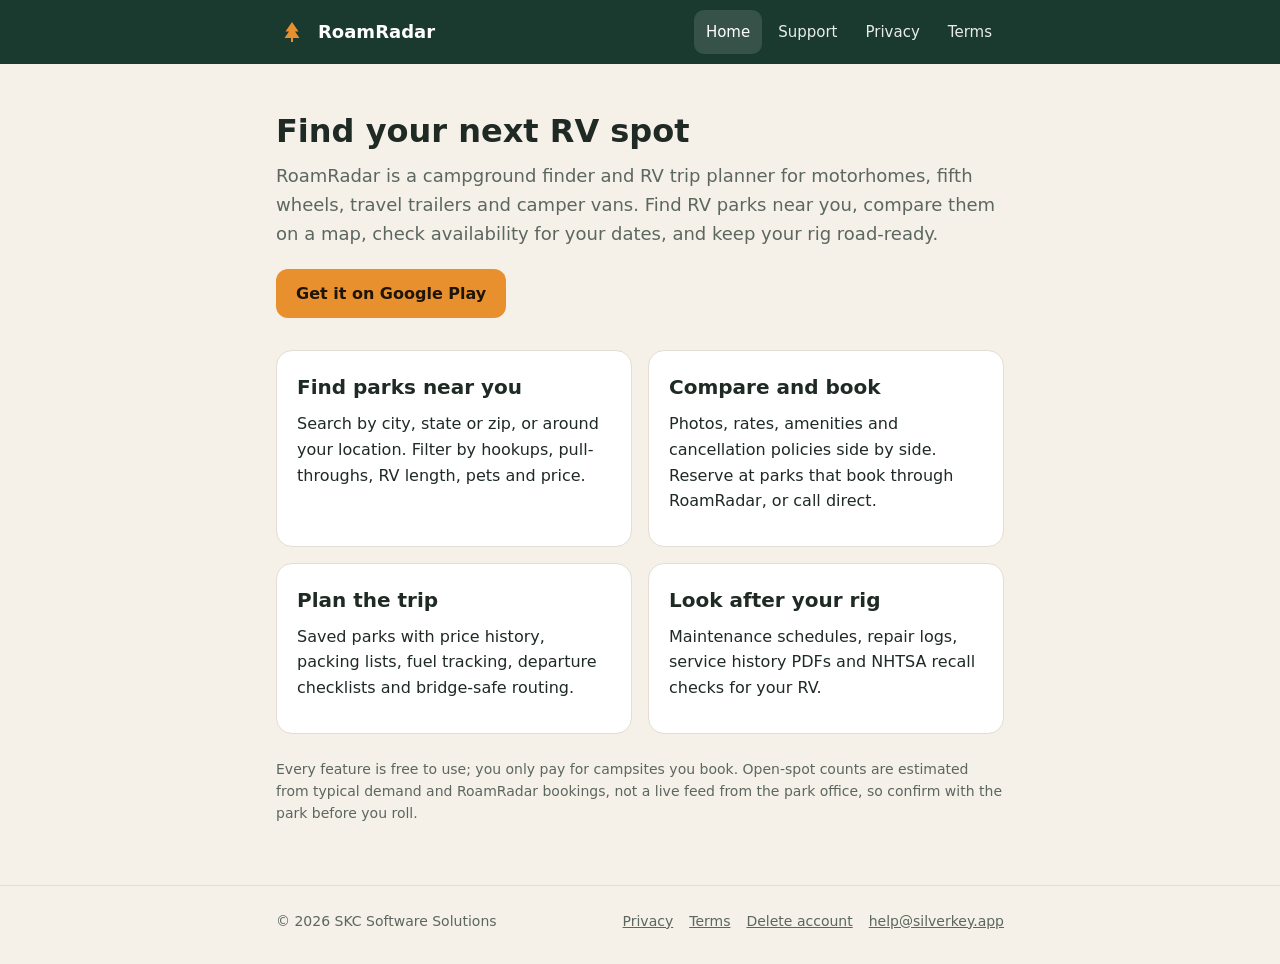
==== index.html @ 6be62faa "Add the RoamRadar website pages Copied from roamradar site/ at f683d70: home, support, privacy, term" ====
<!doctype html>
<html lang="en">
<head>
  <meta charset="utf-8">
  <meta name="viewport" content="width=device-width, initial-scale=1">
  <title>RoamRadar</title>
  <meta name="description" content="RV parks near you, campground finder and RV trip planner. Compare parks, check availability and book.">
  <meta property="og:title" content="RoamRadar">
  <meta property="og:description" content="RV parks near you, campground finder and RV trip planner. Compare parks, check availability and book.">
  <meta name="theme-color" content="#1b3a2f">
  <link rel="icon" href="/favicon.svg" type="image/svg+xml">
  <link rel="stylesheet" href="/styles.css">
</head>
<body>
  <header class="site">
    <div class="wrap">
      <a class="brand" href="/"><img src="/favicon.svg" alt="">RoamRadar</a>
      <nav class="site" aria-label="Main">
        <a href="/" aria-current="page">Home</a>
        <a href="/support">Support</a>
        <a href="/privacy">Privacy</a>
        <a href="/terms">Terms</a>
      </nav>
    </div>
  </header>
  <main>
    <div class="wrap">
      <section class="hero">
        <h1>Find your next RV spot</h1>
        <p class="lead">RoamRadar is a campground finder and RV trip planner for motorhomes, fifth wheels, travel trailers and camper vans. Find RV parks near you, compare them on a map, check availability for your dates, and keep your rig road-ready.</p>
        <a class="button" href="https://play.google.com/store/apps/details?id=com.base6a45732385d17af57c15c6be.app">Get it on Google Play</a>
      </section>
      <div class="features">
        <section class="card">
          <h2>Find parks near you</h2>
          <p>Search by city, state or zip, or around your location. Filter by hookups, pull-throughs, RV length, pets and price.</p>
        </section>
        <section class="card">
          <h2>Compare and book</h2>
          <p>Photos, rates, amenities and cancellation policies side by side. Reserve at parks that book through RoamRadar, or call direct.</p>
        </section>
        <section class="card">
          <h2>Plan the trip</h2>
          <p>Saved parks with price history, packing lists, fuel tracking, departure checklists and bridge-safe routing.</p>
        </section>
        <section class="card">
          <h2>Look after your rig</h2>
          <p>Maintenance schedules, repair logs, service history PDFs and NHTSA recall checks for your RV.</p>
        </section>
      </div>
      <p class="muted">Every feature is free to use; you only pay for campsites you book. Open-spot counts are estimated from typical demand and RoamRadar bookings, not a live feed from the park office, so confirm with the park before you roll.</p>
    </div>
  </main>
  <footer class="site">
    <div class="wrap">
      <span>© 2026 SKC Software Solutions</span>
      <nav aria-label="Footer">
        <a href="/privacy">Privacy</a>
        <a href="/terms">Terms</a>
        <a href="/delete-account">Delete account</a>
        <a href="mailto:help@silverkey.app">help@silverkey.app</a>
      </nav>
    </div>
  </footer>
</body>
</html>
---- styles.css ----
:root {
  --bg: #f5f0e8;
  --surface: #ffffff;
  --text: #1f2a24;
  --muted: #5b675f;
  --brand: #1b3a2f;
  --brand-text: #ffffff;
  --accent: #e8902e;
  --link: #0f6b4b;
  --border: #e3ddd2;
  --radius: 16px;
}

@media (prefers-color-scheme: dark) {
  :root {
    --bg: #111814;
    --surface: #1a231e;
    --text: #e8ece9;
    --muted: #a3b0a8;
    --brand: #234a3c;
    --link: #6fd3a8;
    --border: #2b3830;
  }
}

* { box-sizing: border-box; }

html { -webkit-text-size-adjust: 100%; }

body {
  margin: 0;
  background: var(--bg);
  color: var(--text);
  font: 16px/1.6 system-ui, -apple-system, "Segoe UI", Roboto, sans-serif;
}

a { color: var(--link); }

.wrap { max-width: 760px; margin: 0 auto; padding: 0 16px; }

header.site {
  background: var(--brand);
  color: var(--brand-text);
}
header.site .wrap {
  display: flex;
  align-items: center;
  justify-content: space-between;
  gap: 12px;
  min-height: 64px;
  flex-wrap: wrap;
}
.brand {
  display: flex;
  align-items: center;
  gap: 10px;
  color: inherit;
  text-decoration: none;
  font-weight: 700;
  font-size: 1.125rem;
}
.brand img { width: 32px; height: 32px; border-radius: 8px; }
nav.site { display: flex; gap: 4px; flex-wrap: wrap; }
nav.site a {
  color: inherit;
  text-decoration: none;
  font-size: 0.9375rem;
  padding: 10px 12px;
  border-radius: 10px;
  opacity: 0.9;
}
nav.site a:hover, nav.site a[aria-current="page"] { background: rgba(255, 255, 255, 0.12); opacity: 1; }

main { padding: 32px 0 48px; }

h1 { font-size: 2rem; line-height: 1.2; margin: 0 0 12px; }
h2 { font-size: 1.25rem; margin: 0 0 8px; }
h3 { font-size: 1rem; margin: 0 0 6px; }
p { margin: 0 0 12px; }
.lead { font-size: 1.125rem; color: var(--muted); }
.muted { color: var(--muted); font-size: 0.875rem; }

.card {
  background: var(--surface);
  border: 1px solid var(--border);
  border-radius: var(--radius);
  padding: 20px;
  margin: 0 0 16px;
}
.card ul { margin: 8px 0 0; padding-left: 20px; }
.card li { margin: 0 0 6px; }

.hero { padding: 16px 0 8px; }
.button {
  display: inline-block;
  background: var(--accent);
  color: #1f1408;
  font-weight: 700;
  text-decoration: none;
  padding: 12px 20px;
  border-radius: 12px;
  margin: 8px 0 0;
}
.button:hover { filter: brightness(0.95); }

.features {
  display: grid;
  grid-template-columns: repeat(auto-fit, minmax(300px, 1fr));
  gap: 16px;
  margin: 24px 0;
}
.features .card { margin: 0; }

footer.site {
  border-top: 1px solid var(--border);
  padding: 24px 0 32px;
  color: var(--muted);
  font-size: 0.875rem;
}
footer.site .wrap { display: flex; flex-wrap: wrap; gap: 8px 16px; justify-content: space-between; }
footer.site nav { display: flex; flex-wrap: wrap; gap: 4px 16px; }
footer.site a { color: inherit; }
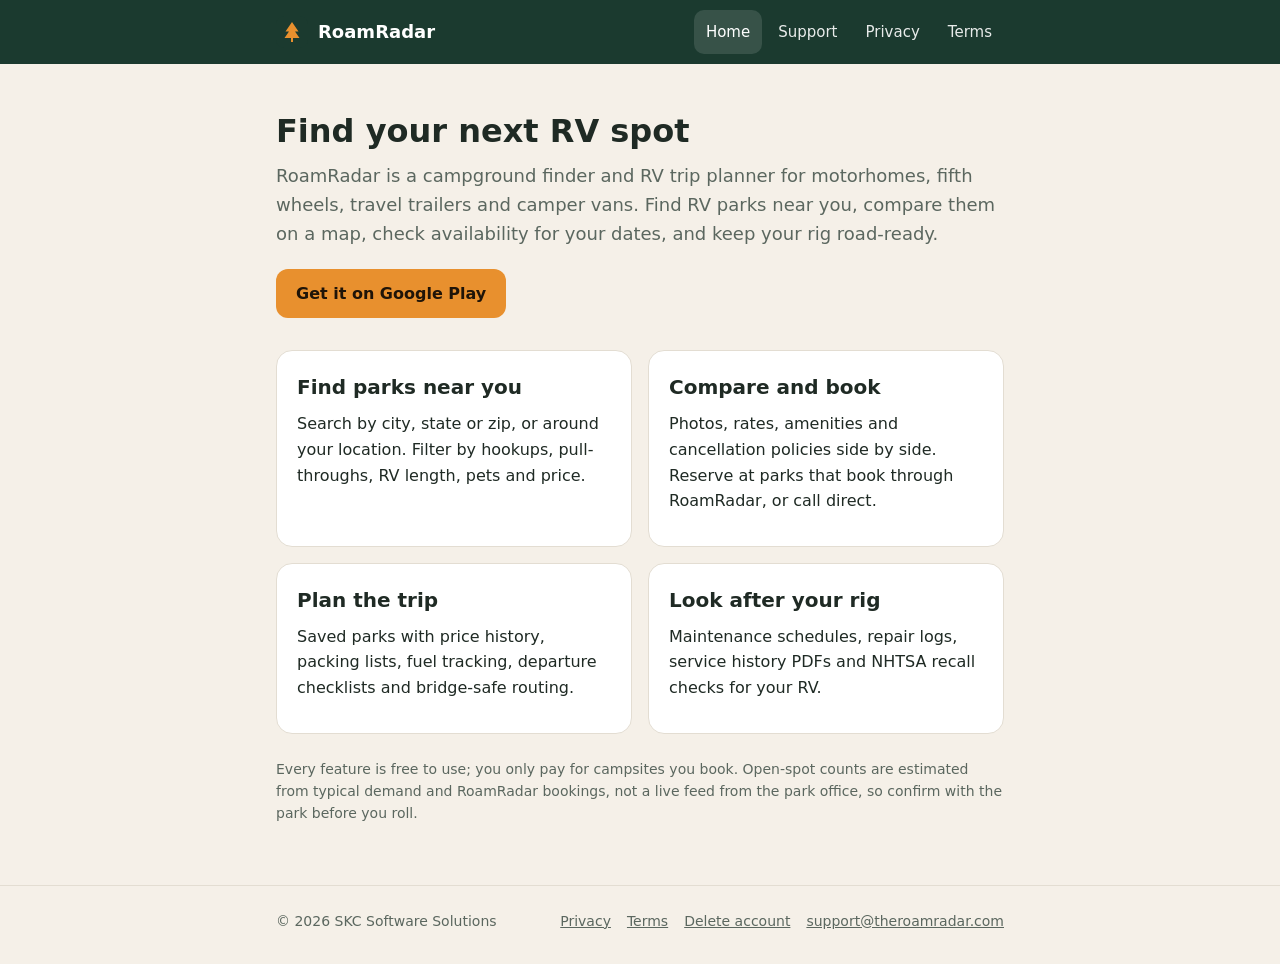
==== commit 916cb094: "Use support@theroamradar.com as the contact email Copied from roamradar site/ (chore/support-email)." ====
--- a/index.html
+++ b/index.html
@@ -58,7 +58,7 @@
         <a href="/privacy">Privacy</a>
         <a href="/terms">Terms</a>
         <a href="/delete-account">Delete account</a>
-        <a href="mailto:help@silverkey.app">help@silverkey.app</a>
+        <a href="mailto:support@theroamradar.com">support@theroamradar.com</a>
       </nav>
     </div>
   </footer>
